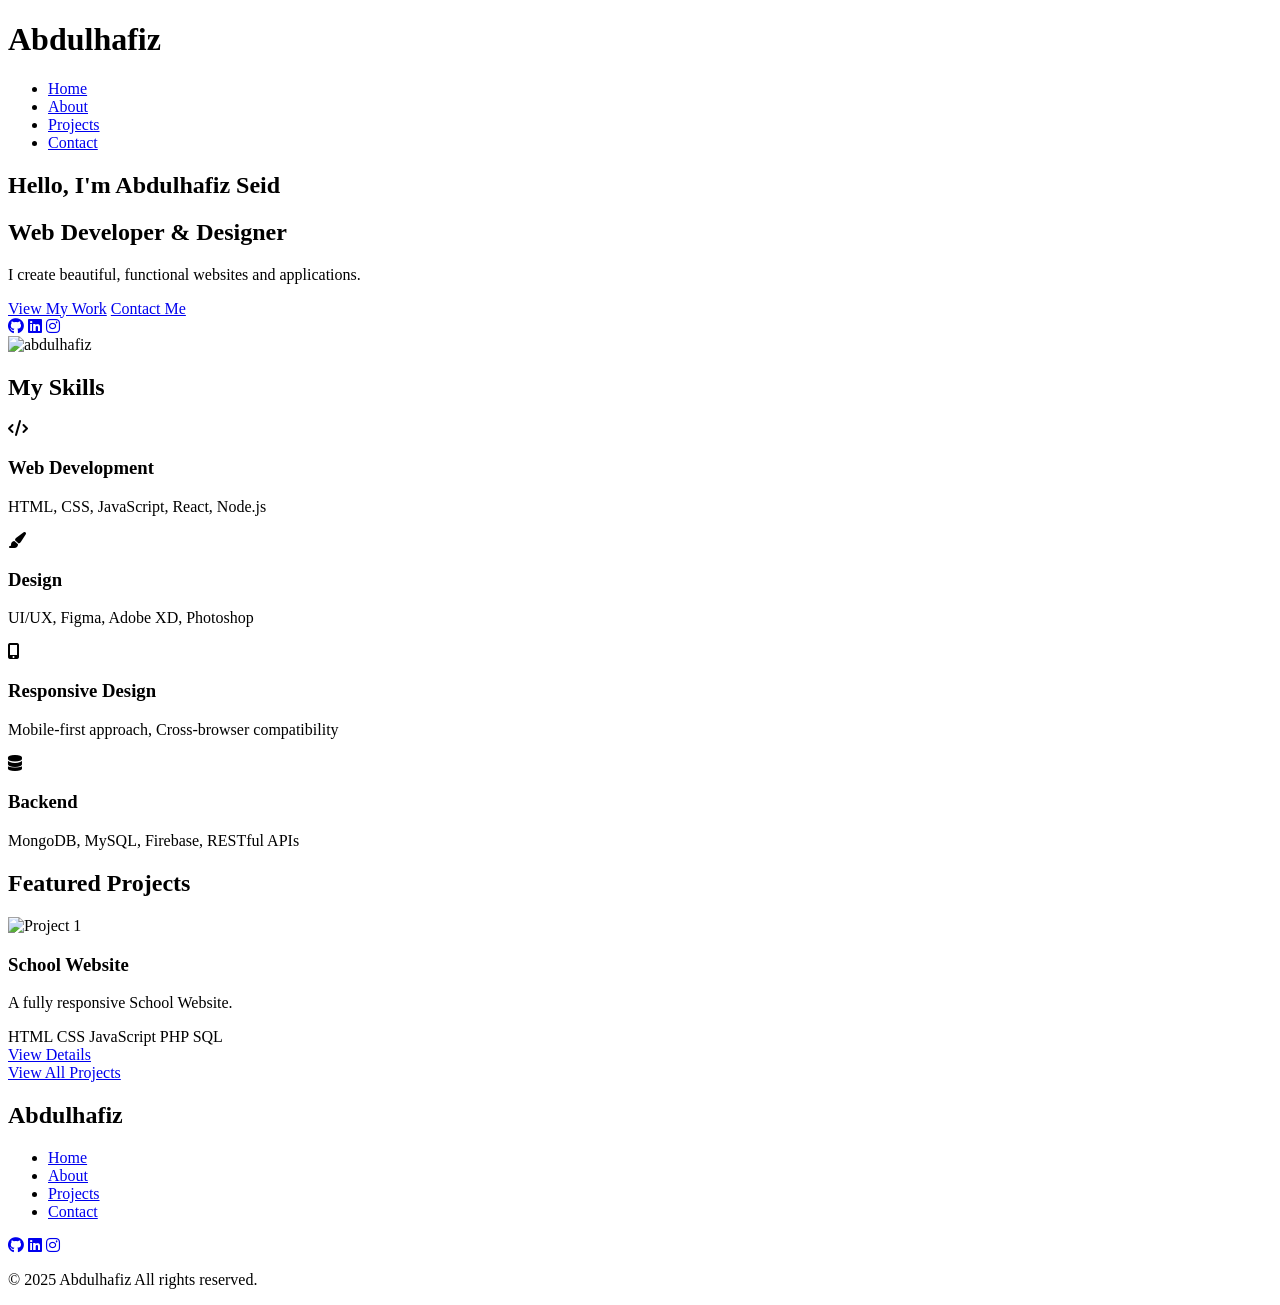
==== index.html @ 7c283a1d "move index.html  into root" ====
<!DOCTYPE html>
<html lang="en">
<head>
    <meta charset="UTF-8">
    <meta name="viewport" content="width=device-width, initial-scale=1.0">
    <title>Abdulhafiz | Home</title>
    <link rel="stylesheet" href="css/styles.css">
    <link rel="stylesheet" href="https://cdnjs.cloudflare.com/ajax/libs/font-awesome/6.4.0/css/all.min.css">
</head>
<body>
    <header>
        <div class="container">
            <div class="logo">
                <h1><span>Abdulhafiz</span></h1>
            </div>
            <nav>
                <ul>
                    <li><a href="index.html" class="active">Home</a></li>
                    <li><a href="about.html">About</a></li>
                    <li><a href="projects.html">Projects</a></li>
                    <li><a href="contact.html">Contact</a></li>
                </ul>
                <div class="hamburger">
                    <span></span>
                    <span></span>
                    <span></span>
                </div>
            </nav>
        </div>
    </header>

    <section class="hero">
        <div class="container">
            <div class="hero-content">
                <h1>Hello, I'm <span class="highlight">Abdulhafiz Seid</span></h1>
                <h2>Web Developer & Designer</h2>
                <p>I create beautiful, functional websites and applications.</p>
                <div class="cta-buttons">
                    <a href="projects.html" class="btn primary-btn">View My Work</a>
                    <a href="contact.html" class="btn secondary-btn">Contact Me</a>
                </div>
                <div class="social-icons">
                    <a href="https://github.com/HafizByteX" target="_blank"><i class="fab fa-github"></i></a>
                    <a href="#" target="_blank"><i class="fab fa-linkedin"></i></a>
                 
                    <a href="https://www.instagram.com/hafizx_98/" target="_blank"><i class="fab fa-instagram"></i></a>
                </div>
            </div>
            <div class="hero-image">
                <div class="image-container">
                    <img src="assets/image.png" alt="abdulhafiz">
                </div>
            </div>
        </div>
    </section>

    <section class="skills">
        <div class="container">
            <h2 class="section-title">My Skills</h2>
            <div class="skills-container">
                <div class="skill-card">
                    <i class="fas fa-code"></i>
                    <h3>Web Development</h3>
                    <p>HTML, CSS, JavaScript, React, Node.js</p>
                </div>
                <div class="skill-card">
                    <i class="fas fa-paint-brush"></i>
                    <h3>Design</h3>
                    <p>UI/UX, Figma, Adobe XD, Photoshop</p>
                </div>
                <div class="skill-card">
                    <i class="fas fa-mobile-alt"></i>
                    <h3>Responsive Design</h3>
                    <p>Mobile-first approach, Cross-browser compatibility</p>
                </div>
                <div class="skill-card">
                    <i class="fas fa-database"></i>
                    <h3>Backend</h3>
                    <p>MongoDB, MySQL, Firebase, RESTful APIs</p>
                </div>
            </div>
        </div>
    </section>

    <section class="featured-projects">
        <div class="container">
            <h2 class="section-title">Featured Projects</h2>
            <div class="projects-grid">
                <div class="project-card">
                    <div class="project-image">
                        <img src="assets/project.png" alt="Project 1">
                    </div>
                    <div class="project-info">
                        <h3>School Website</h3>
                        <p>A fully responsive School Website.</p>
                        <div class="project-tags">
                            <span>HTML</span>
                            <span>CSS</span>
                            <span>JavaScript</span>
                            <span>PHP</span>
                            <span>SQL</span>
                        </div>
                        <a href="projects.html" class="btn small-btn">View Details</a>
                    </div>
                </div>
               
            </div>
            <div class="center-btn">
                <a href="projects.html" class="btn primary-btn">View All Projects</a>
            </div>
        </div>
    </section>

    <footer>
        <div class="container">
            <div class="footer-content">
                <div class="footer-logo">
                    <h2>Abdulhafiz<span></span></h2>
                </div>
                <div class="footer-links">
                    <ul>
                        <li><a href="index.html">Home</a></li>
                        <li><a href="about.html">About</a></li>
                        <li><a href="projects.html">Projects</a></li>
                        <li><a href="contact.html">Contact</a></li>
                    </ul>
                </div>
                <div class="footer-social">
                    <a href="https://github.com/HafizByteX" target="_blank"><i class="fab fa-github"></i></a>
                    <a href="#" target="_blank"><i class="fab fa-linkedin"></i></a>
                   
                    <a href="https://www.instagram.com/hafizx_98/" target="_blank"><i class="fab fa-instagram"></i></a>
                </div>
            </div>
            <div class="footer-bottom">
                <p>&copy; 2025 Abdulhafiz All rights reserved.</p>
            </div>
        </div>
    </footer>

    <script src="js/script.js"></script>
</body>
</html>
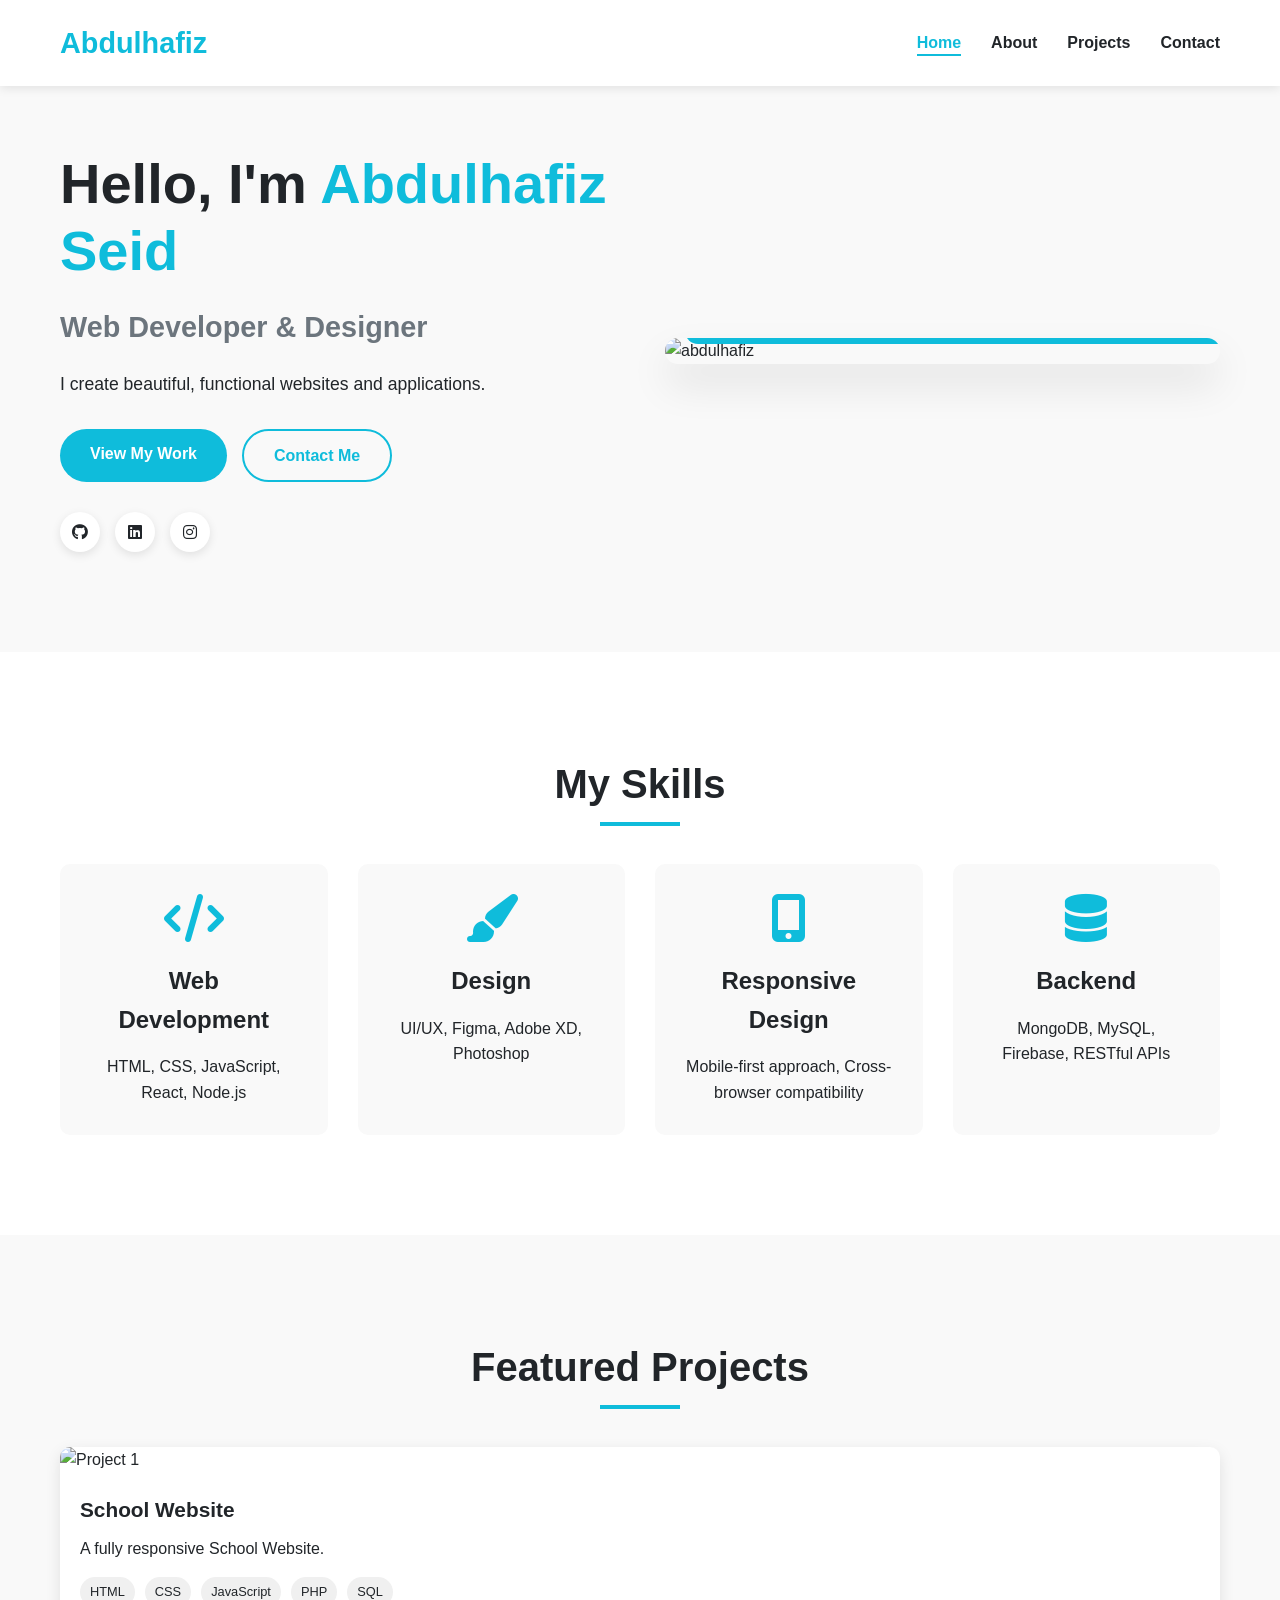
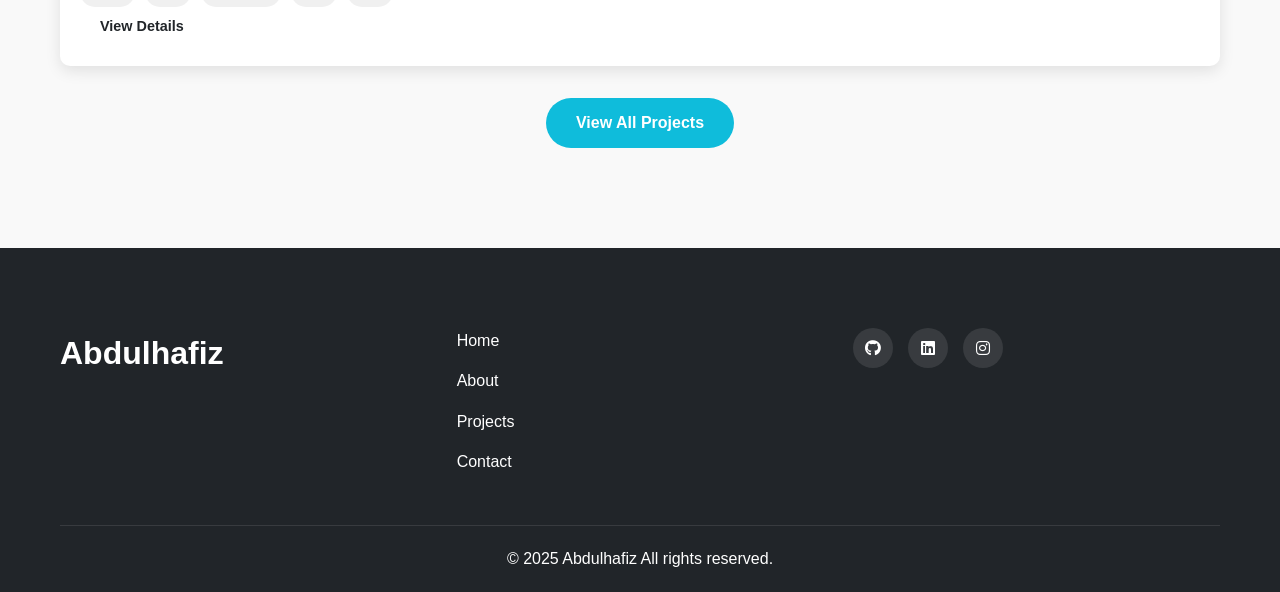
==== commit bb00d994: "path update" ====
--- a/index.html
+++ b/index.html
@@ -4,7 +4,7 @@
     <meta charset="UTF-8">
     <meta name="viewport" content="width=device-width, initial-scale=1.0">
     <title>Abdulhafiz | Home</title>
-    <link rel="stylesheet" href="css/styles.css">
+    <link rel="stylesheet" href="portifolio/css/styles.css">
     <link rel="stylesheet" href="https://cdnjs.cloudflare.com/ajax/libs/font-awesome/6.4.0/css/all.min.css">
 </head>
 <body>
--- a/portifolio/css/styles.css
+++ b/portifolio/css/styles.css
@@ -0,0 +1,1064 @@
+/* all css styles for the portfoloi*/
+:root {
+    --primary-color: #0fbcdb;
+    --secondary-color: #6c757d;
+    --dark-color: #212529;
+    --light-color: #f8f9fa;
+    --success-color: #28a745;
+    --danger-color: #dc3545;
+    --font-primary: 'Poppins', sans-serif;
+    --font-secondary: 'Open Sans', sans-serif;
+    --transition: all 0.3s ease;
+}
+
+* {
+    margin:0;
+    padding: 0;
+    box-sizing: border-box;
+}
+
+html {
+    scroll-behavior: smooth;
+}
+
+body {
+    font-family: var(--font-secondary);
+    line-height: 1.6;
+    color: var(--dark-color);
+    background-color: white;
+}
+
+a {
+    text-decoration: none;
+    color: var(--dark-color);
+    transition: var(--transition);
+}
+
+ul {
+    list-style: none;
+}
+
+img {
+    max-width: 100%;
+    height: auto;
+}
+
+.container {
+    width: 100%;
+    max-width: 1200px;
+    margin: 0 auto;
+    padding: 0 20px;
+}
+
+.section-title {
+    font-size: 2.5rem;
+    text-align: center;
+    margin-bottom: 3rem;
+    position: relative;
+}
+
+.section-title::after {
+    content: '';
+    position: absolute;
+    bottom: -10px;
+    left: 50%;
+    transform: translateX(-50%);
+    width: 80px;
+    height: 4px;
+    background-color: var(--primary-color);
+}
+
+.highlight {
+    color: var(--primary-color);
+}
+
+
+.btn {
+    display: inline-block;
+    padding: 12px 30px;
+    border-radius: 30px;
+    font-weight: 600;
+    text-align: center;
+    cursor: pointer;
+    transition: var(--transition);
+    border: none;
+    outline: none;
+}
+
+.primary-btn {
+    background-color: var(--primary-color);
+    color: #fff;
+}
+
+.primary-btn:hover {
+    background-color: #3a5bd9;
+    transform: translateY(-3px);
+    box-shadow: 0 10px 20px rgba(0, 0, 0, 0.1);
+}
+
+.secondary-btn {
+    background-color: transparent;
+    color: var(--primary-color);
+    border: 2px solid var(--primary-color);
+}
+
+.secondary-btn:hover {
+    background-color: var(--primary-color);
+    color: #fff;
+    transform: translateY(-3px);
+    box-shadow: 0 10px 20px rgba(0, 0, 0, 0.1);
+}
+
+.small-btn {
+    padding: 8px 20px;
+    font-size: 0.9rem;
+}
+
+.center-btn {
+    text-align: center;
+    margin-top: 2rem;
+}
+
+
+header {
+    position: fixed;
+    top: 0;
+    left: 0;
+    width: 100%;
+    background-color: #fff;
+    box-shadow: 0 2px 10px rgba(0, 0, 0, 0.1);
+    z-index: 1000;
+    padding: 20px 0;
+    transition: var(--transition);
+}
+
+header.scrolled {
+    padding: 15px 0;
+}
+
+header .container {
+    display: flex;
+    justify-content: space-between;
+    align-items: center;
+}
+
+.logo h1 {
+    font-size: 1.8rem;
+    font-weight: 700;
+    color: var(--dark-color);
+}
+
+.logo span {
+    color: var(--primary-color);
+}
+
+nav ul {
+    display: flex;
+}
+
+nav ul li {
+    margin-left: 30px;
+}
+
+nav ul li a {
+    font-weight: 600;
+    position: relative;
+    padding-bottom: 5px;
+}
+
+nav ul li a::after {
+    content: '';
+    position: absolute;
+    bottom: 0;
+    left: 0;
+    width: 0;
+    height: 2px;
+    background-color: var(--primary-color);
+    transition: var(--transition);
+}
+
+nav ul li a:hover::after,
+nav ul li a.active::after {
+    width: 100%;
+}
+
+nav ul li a:hover,
+nav ul li a.active {
+    color: var(--primary-color);
+}
+
+.hamburger {
+    display: none;
+    cursor: pointer;
+}
+
+.hamburger span {
+    display: block;
+    width: 25px;
+    height: 3px;
+    background-color: var(--dark-color);
+    margin: 5px 0;
+    transition: var(--transition);
+}
+
+
+.hero {
+    padding: 150px 0 100px;
+    background-color: #f9f9f9;
+}
+
+.hero .container {
+    display: grid;
+    grid-template-columns: 1fr 1fr;
+    gap: 50px;
+    align-items: center;
+}
+
+.hero-content h1 {
+    font-size: 3.5rem;
+    line-height: 1.2;
+    margin-bottom: 20px;
+}
+
+.hero-content h2 {
+    font-size: 1.8rem;
+    color: var(--secondary-color);
+    margin-bottom: 20px;
+}
+
+.hero-content p {
+    font-size: 1.1rem;
+    margin-bottom: 30px;
+}
+
+.cta-buttons {
+    display: flex;
+    gap: 15px;
+    margin-bottom: 30px;
+}
+
+.social-icons {
+    display: flex;
+    gap: 15px;
+}
+
+.social-icons a {
+    display: flex;
+    align-items: center;
+    justify-content: center;
+    width: 40px;
+    height: 40px;
+    border-radius: 50%;
+    background-color: #fff;
+    color: var(--dark-color);
+    box-shadow: 0 3px 10px rgba(0, 0, 0, 0.1);
+    transition: var(--transition);
+}
+
+.social-icons a:hover {
+    background-color: var(--primary-color);
+    color: #fff;
+    transform: translateY(-3px);
+}
+
+.hero-image {
+    position: relative;
+}
+
+.image-container {
+    position: relative;
+    z-index: 1;
+    border-radius: 200px;
+    overflow: hidden;
+    box-shadow: 0 20px 40px rgba(0, 0, 0, 0.1);
+}
+
+.image-container::before {
+    content: '';
+    position: absolute;
+    top: -20px;
+    right: -20px;
+    width: 100%;
+    height: 100%;
+    border-radius: 20px;
+    background-color: var(--primary-color);
+    z-index: -1;
+}
+
+
+.skills {
+    padding: 100px 0;
+    background-color: #fff;
+}
+
+.skills-container {
+    display: grid;
+    grid-template-columns: repeat(auto-fit, minmax(250px, 1fr));
+    gap: 30px;
+}
+
+.skill-card {
+    background-color: #f9f9f9;
+    padding: 30px;
+    border-radius: 10px;
+    text-align: center;
+    transition: var(--transition);
+}
+
+.skill-card:hover {
+    transform: translateY(-10px);
+    box-shadow: 0 15px 30px rgba(0, 0, 0, 0.1);
+}
+
+.skill-card i {
+    font-size: 3rem;
+    color: var(--primary-color);
+    margin-bottom: 20px;
+}
+
+.skill-card h3 {
+    font-size: 1.5rem;
+    margin-bottom: 15px;
+}
+
+
+.featured-projects {
+    padding: 100px 0;
+    background-color: #f9f9f9;
+}
+
+.projects-grid {
+    display: grid;
+    grid-template-columns: repeat(auto-fit, minmax(300px, 1fr));
+    gap: 30px;
+}
+
+.project-card {
+    background-color: #fff;
+    border-radius: 10px;
+    overflow: hidden;
+    box-shadow: 0 5px 15px rgba(0, 0, 0, 0.1);
+    transition: var(--transition);
+}
+
+.project-card:hover {
+    transform: translateY(-10px);
+    box-shadow: 0 15px 30px rgba(0, 0, 0, 0.1);
+}
+
+.project-image {
+    position: relative;
+    overflow: hidden;
+}
+
+.project-image img {
+    width: 100%;
+    height: 100%;
+    object-fit: cover;
+    transition: var(--transition);
+}
+
+.project-card:hover .project-image img {
+    transform: scale(1.1);
+}
+
+.project-overlay {
+    position: absolute;
+    top: 0;
+    left: 0;
+    width: 100%;
+    height: 100%;
+    background-color: rgba(0, 0, 0, 0.7);
+    display: flex;
+    align-items: center;
+    justify-content: center;
+    opacity: 0;
+    transition: var(--transition);
+}
+
+.project-card:hover .project-overlay {
+    opacity: 1;
+}
+
+.view-project {
+    display: inline-block;
+    padding: 10px 20px;
+    background-color: var(--primary-color);
+    color: #fff;
+    border-radius: 30px;
+    font-weight: 600;
+    transform: translateY(20px);
+    transition: var(--transition);
+}
+
+.project-card:hover .view-project {
+    transform: translateY(0);
+}
+
+.project-info {
+    padding: 20px;
+}
+
+.project-info h3 {
+    font-size: 1.3rem;
+    margin-bottom: 10px;
+}
+
+.project-tags {
+    display: flex;
+    flex-wrap: wrap;
+    gap: 10px;
+    margin-top: 15px;
+}
+
+.project-tags span {
+    display: inline-block;
+    padding: 5px 10px;
+    background-color: #f0f0f0;
+    border-radius: 20px;
+    font-size: 0.8rem;
+}
+
+
+.page-header {
+    padding: 150px 0 80px;
+    background-color: #f9f9f9;
+    text-align: center;
+}
+
+.page-header h1 {
+    font-size: 3rem;
+    margin-bottom: 20px;
+}
+
+.page-header p {
+    font-size: 1.2rem;
+    color: var(--secondary-color);
+    max-width: 600px;
+    margin: 0 auto;
+}
+
+
+.about-content {
+    padding: 100px 0;
+}
+
+.about-grid {
+    display: grid;
+    grid-template-columns: 1fr 2fr;
+    gap: 50px;
+    align-items: start;
+}
+
+.about-image img {
+    border-radius: 10px;
+    box-shadow: 0 10px 30px rgba(0, 0, 0, 0.1);
+}
+
+.about-text h2 {
+    font-size: 2.5rem;
+    margin-bottom: 20px;
+}
+
+.about-text p {
+    margin-bottom: 20px;
+    font-size: 1.1rem;
+}
+
+.about-text h3 {
+    font-size: 1.8rem;
+    margin: 40px 0 20px;
+}
+
+.timeline {
+    position: relative;
+    padding-left: 30px;
+}
+
+.timeline::before {
+    content: '';
+    position: absolute;
+    top: 0;
+    left: 6px;
+    height: 100%;
+    width: 2px;
+    background-color: var(--primary-color);
+}
+
+.timeline-item {
+    position: relative;
+    margin-bottom: 30px;
+}
+
+.timeline-dot {
+    position: absolute;
+    top: 5px;
+    left: -30px;
+    width: 14px;
+    height: 14px;
+    border-radius: 50%;
+    background-color: var(--primary-color);
+}
+
+.timeline-content h4 {
+    font-size: 1.2rem;
+    color: var(--primary-color);
+    margin-bottom: 5px;
+}
+
+.timeline-content h5 {
+    font-size: 1.1rem;
+    margin-bottom: 10px;
+}
+
+
+.testimonials {
+    padding: 100px 0;
+    background-color: #f9f9f9;
+}
+
+.testimonial-slider {
+    position: relative;
+    max-width: 800px;
+    margin: 0 auto;
+}
+
+.testimonial-slide {
+    display: none;
+    animation: fadeIn 0.5s ease forwards;
+}
+
+.testimonial-slide.active {
+    display: block;
+}
+
+@keyframes fadeIn {
+    from {
+        opacity: 0;
+        transform: translateY(20px);
+    }
+    to {
+        opacity: 1;
+        transform: translateY(0);
+    }
+}
+
+.testimonial-content {
+    background-color: #fff;
+    padding: 30px;
+    border-radius: 10px;
+    box-shadow: 0 5px 15px rgba(0, 0, 0, 0.1);
+    text-align: center;
+}
+
+.testimonial-content p {
+    font-size: 1.1rem;
+    font-style: italic;
+    margin-bottom: 20px;
+}
+
+.testimonial-author h4 {
+    font-size: 1.2rem;
+    margin-bottom: 5px;
+}
+
+.testimonial-author p {
+    font-size: 0.9rem;
+    color: var(--secondary-color);
+    margin-bottom: 0;
+}
+
+.testimonial-controls {
+    display: flex;
+    align-items: center;
+    justify-content: center;
+    margin-top: 30px;
+}
+
+.prev-btn, .next-btn {
+    background-color: transparent;
+    border: none;
+    font-size: 1.5rem;
+    color: var(--dark-color);
+    cursor: pointer;
+    transition: var(--transition);
+}
+
+.prev-btn:hover, .next-btn:hover {
+    color: var(--primary-color);
+}
+
+.testimonial-dots {
+    display: flex;
+    gap: 10px;
+    margin: 0 20px;
+}
+
+.dot {
+    width: 10px;
+    height: 10px;
+    border-radius: 50%;
+    background-color: #ccc;
+    cursor: pointer;
+    transition: var(--transition);
+}
+
+.dot.active {
+    background-color: var(--primary-color);
+}
+
+
+.projects-section {
+    padding: 100px 0;
+}
+
+.project-filters {
+    display: flex;
+    justify-content: center;
+    flex-wrap: wrap;
+    gap: 15px;
+    margin-bottom: 50px;
+}
+
+.filter-btn {
+    padding: 8px 20px;
+    background-color: transparent;
+    border: 2px solid var(--primary-color);
+    border-radius: 30px;
+    color: var(--dark-color);
+    font-weight: 600;
+    cursor: pointer;
+    transition: var(--transition);
+}
+
+.filter-btn:hover, .filter-btn.active {
+    background-color: var(--primary-color);
+    color: #fff;
+}
+
+
+.project-modal {
+    display: none;
+    position: fixed;
+    top: 0;
+    left: 0;
+    width: 100%;
+    height: 100%;
+    background-color: rgba(0, 0, 0, 0.8);
+    z-index: 2000;
+    overflow-y: auto;
+}
+
+.modal-content {
+    position: relative;
+    background-color: #fff;
+    width: 90%;
+    max-width: 1000px;
+    margin: 50px auto;
+    padding: 30px;
+    border-radius: 10px;
+}
+
+.close-modal {
+    position: absolute;
+    top: 20px;
+    right: 20px;
+    font-size: 2rem;
+    color: var(--dark-color);
+    cursor: pointer;
+    transition: var(--transition);
+}
+
+.close-modal:hover {
+    color: var(--danger-color);
+}
+
+.modal-content h2 {
+    font-size: 2rem;
+    margin-bottom: 20px;
+}
+
+.modal-gallery {
+    margin-bottom: 30px;
+}
+
+.modal-gallery img {
+    width: 100%;
+    border-radius: 10px;
+}
+
+.modal-details {
+    display: grid;
+    grid-template-columns: 2fr 1fr;
+    gap: 30px;
+}
+
+.modal-description h3 {
+    font-size: 1.5rem;
+    margin-bottom: 15px;
+}
+
+.modal-description p {
+    margin-bottom: 20px;
+}
+
+.modal-description ul {
+    list-style: disc;
+    padding-left: 20px;
+    margin-bottom: 20px;
+}
+
+.modal-links {
+    display: flex;
+    flex-direction: column;
+    gap: 15px;
+}
+
+
+.contact-section {
+    padding: 100px 0;
+}
+
+.contact-grid {
+    display: grid;
+    grid-template-columns: 1fr 1fr;
+    gap: 50px;
+}
+
+.contact-info h2 {
+    font-size: 2rem;
+    margin-bottom: 20px;
+}
+
+.contact-info > p {
+    margin-bottom: 30px;
+}
+
+.contact-details {
+    margin-bottom: 30px;
+}
+
+.contact-item {
+    display: flex;
+    align-items: flex-start;
+    margin-bottom: 20px;
+}
+
+.contact-item i {
+    font-size: 1.5rem;
+    color: var(--primary-color);
+    margin-right: 15px;
+    margin-top: 5px;
+}
+
+.contact-item h3 {
+    font-size: 1.2rem;
+    margin-bottom: 5px;
+}
+
+.contact-item a {
+    color: var(--dark-color);
+}
+
+.contact-item a:hover {
+    color: var(--primary-color);
+}
+
+.social-links h3 {
+    font-size: 1.2rem;
+    margin-bottom: 15px;
+}
+
+.contact-form-container h2 {
+    font-size: 2rem;
+    margin-bottom: 20px;
+}
+
+.contact-form {
+    background-color: #f9f9f9;
+    padding: 30px;
+    border-radius: 10px;
+}
+
+.form-group {
+    margin-bottom: 20px;
+}
+
+.form-group label {
+    display: block;
+    margin-bottom: 8px;
+    font-weight: 600;
+}
+
+.form-group input,
+.form-group textarea {
+    width: 100%;
+    padding: 12px;
+    border: 1px solid #ddd;
+    border-radius: 5px;
+    font-family: var(--font-secondary);
+    font-size: 1rem;
+}
+
+.form-group input:focus,
+.form-group textarea:focus {
+    outline: none;
+    border-color: var(--primary-color);
+}
+
+.form-message {
+    margin-top: 20px;
+    padding: 10px;
+    border-radius: 5px;
+    text-align: center;
+}
+
+.form-message.success {
+    background-color: #d4edda;
+    color: var(--success-color);
+}
+
+.form-message.error {
+    background-color: #f8d7da;
+    color: var(--danger-color);
+}
+
+.map-section {
+    padding: 50px 0 100px;
+}
+
+.map-container {
+    border-radius: 10px;
+    overflow: hidden;
+    box-shadow: 0 10px 30px rgba(0, 0, 0, 0.1);
+}
+
+
+.cta-section {
+    padding: 80px 0;
+    background-color: var(--primary-color);
+    color: #fff;
+    text-align: center;
+}
+
+.cta-section h2 {
+    font-size: 2.5rem;
+    margin-bottom: 20px;
+}
+
+.cta-section p {
+    font-size: 1.2rem;
+    margin-bottom: 30px;
+    max-width: 600px;
+    margin-left: auto;
+    margin-right: auto;
+}
+
+.cta-section .primary-btn {
+    background-color: #fff;
+    color: var(--primary-color);
+}
+
+.cta-section .primary-btn:hover {
+    background-color: var(--dark-color);
+    color: #fff;
+}
+
+
+footer {
+    background-color: var(--dark-color);
+    color: #fff;
+    padding: 80px 0 20px;
+}
+
+.footer-content {
+    display: grid;
+    grid-template-columns: repeat(3, 1fr);
+    gap: 30px;
+    margin-bottom: 50px;
+}
+
+.footer-logo h2 {
+    font-size: 2rem;
+    margin-bottom: 20px;
+}
+
+.footer-links ul {
+    display: flex;
+    flex-direction: column;
+    gap: 15px;
+}
+
+.footer-links a {
+    color: #fff;
+}
+
+.footer-links a:hover {
+    color: var(--primary-color);
+}
+
+.footer-social {
+    display: flex;
+    gap: 15px;
+}
+
+.footer-social a {
+    display: flex;
+    align-items: center;
+    justify-content: center;
+    width: 40px;
+    height: 40px;
+    border-radius: 50%;
+    background-color: rgba(255, 255, 255, 0.1);
+    color: #fff;
+    transition: var(--transition);
+}
+
+.footer-social a:hover {
+    background-color: var(--primary-color);
+    transform: translateY(-3px);
+}
+
+.footer-bottom {
+    text-align: center;
+    padding-top: 20px;
+    border-top: 1px solid rgba(255, 255, 255, 0.1);
+}
+
+
+@media (max-width: 992px) {
+    .hero .container {
+        grid-template-columns: 1fr;
+    }
+    
+    .hero-content {
+        text-align: center;
+        order: 2;
+    }
+    
+    .hero-image {
+        order: 1;
+        margin-bottom: 30px;
+    }
+    
+    .cta-buttons {
+        justify-content: center;
+    }
+    
+    .social-icons {
+        justify-content: center;
+    }
+    
+    .about-grid {
+        grid-template-columns: 1fr;
+    }
+    
+    .contact-grid {
+        grid-template-columns: 1fr;
+    }
+    
+    .footer-content {
+        grid-template-columns: 1fr;
+        text-align: center;
+    }
+    
+    .footer-links ul {
+        align-items: center;
+    }
+    
+    .footer-social {
+        justify-content: center;
+    }
+}
+
+@media (max-width: 768px) {
+    header {
+        padding: 15px 0;
+    }
+    
+    nav ul {
+        display: none;
+        position: absolute;
+        top: 100%;
+        left: 0;
+        width: 100%;
+        background-color: #fff;
+        box-shadow: 0 10px 20px rgba(0, 0, 0, 0.1);
+        flex-direction: column;
+        padding: 20px 0;
+    }
+    
+    nav ul.show {
+        display: flex;
+    }
+    
+    nav ul li {
+        margin: 10px 0;
+        text-align: center;
+    }
+    
+    .hamburger {
+        display: block;
+    }
+    
+    .hamburger.active span:nth-child(1) {
+        transform: rotate(45deg) translate(5px, 5px);
+    }
+    
+    .hamburger.active span:nth-child(2) {
+        opacity: 0;
+    }
+    
+    .hamburger.active span:nth-child(3) {
+        transform: rotate(-45deg) translate(5px, -5px);
+    }
+    
+    .hero-content h1 {
+        font-size: 2.5rem;
+    }
+    
+    .section-title {
+        font-size: 2rem;
+    }
+    
+    .modal-details {
+        grid-template-columns: 1fr;
+    }
+}
+
+@media (max-width: 576px) {
+    .hero-content h1 {
+        font-size: 2rem;
+    }
+    
+    .hero-content h2 {
+        font-size: 1.5rem;
+    }
+    
+    .cta-buttons {
+        flex-direction: column;
+        gap: 15px;
+    }
+    
+    .cta-buttons .btn {
+        width: 100%;
+    }
+    
+    .page-header h1 {
+        font-size: 2.5rem;
+    }
+    
+    .project-filters {
+        flex-direction: column;
+        align-items: center;
+    }
+    
+    .filter-btn {
+        width: 100%;
+        text-align: center;
+    }
+}
+
+
+
+
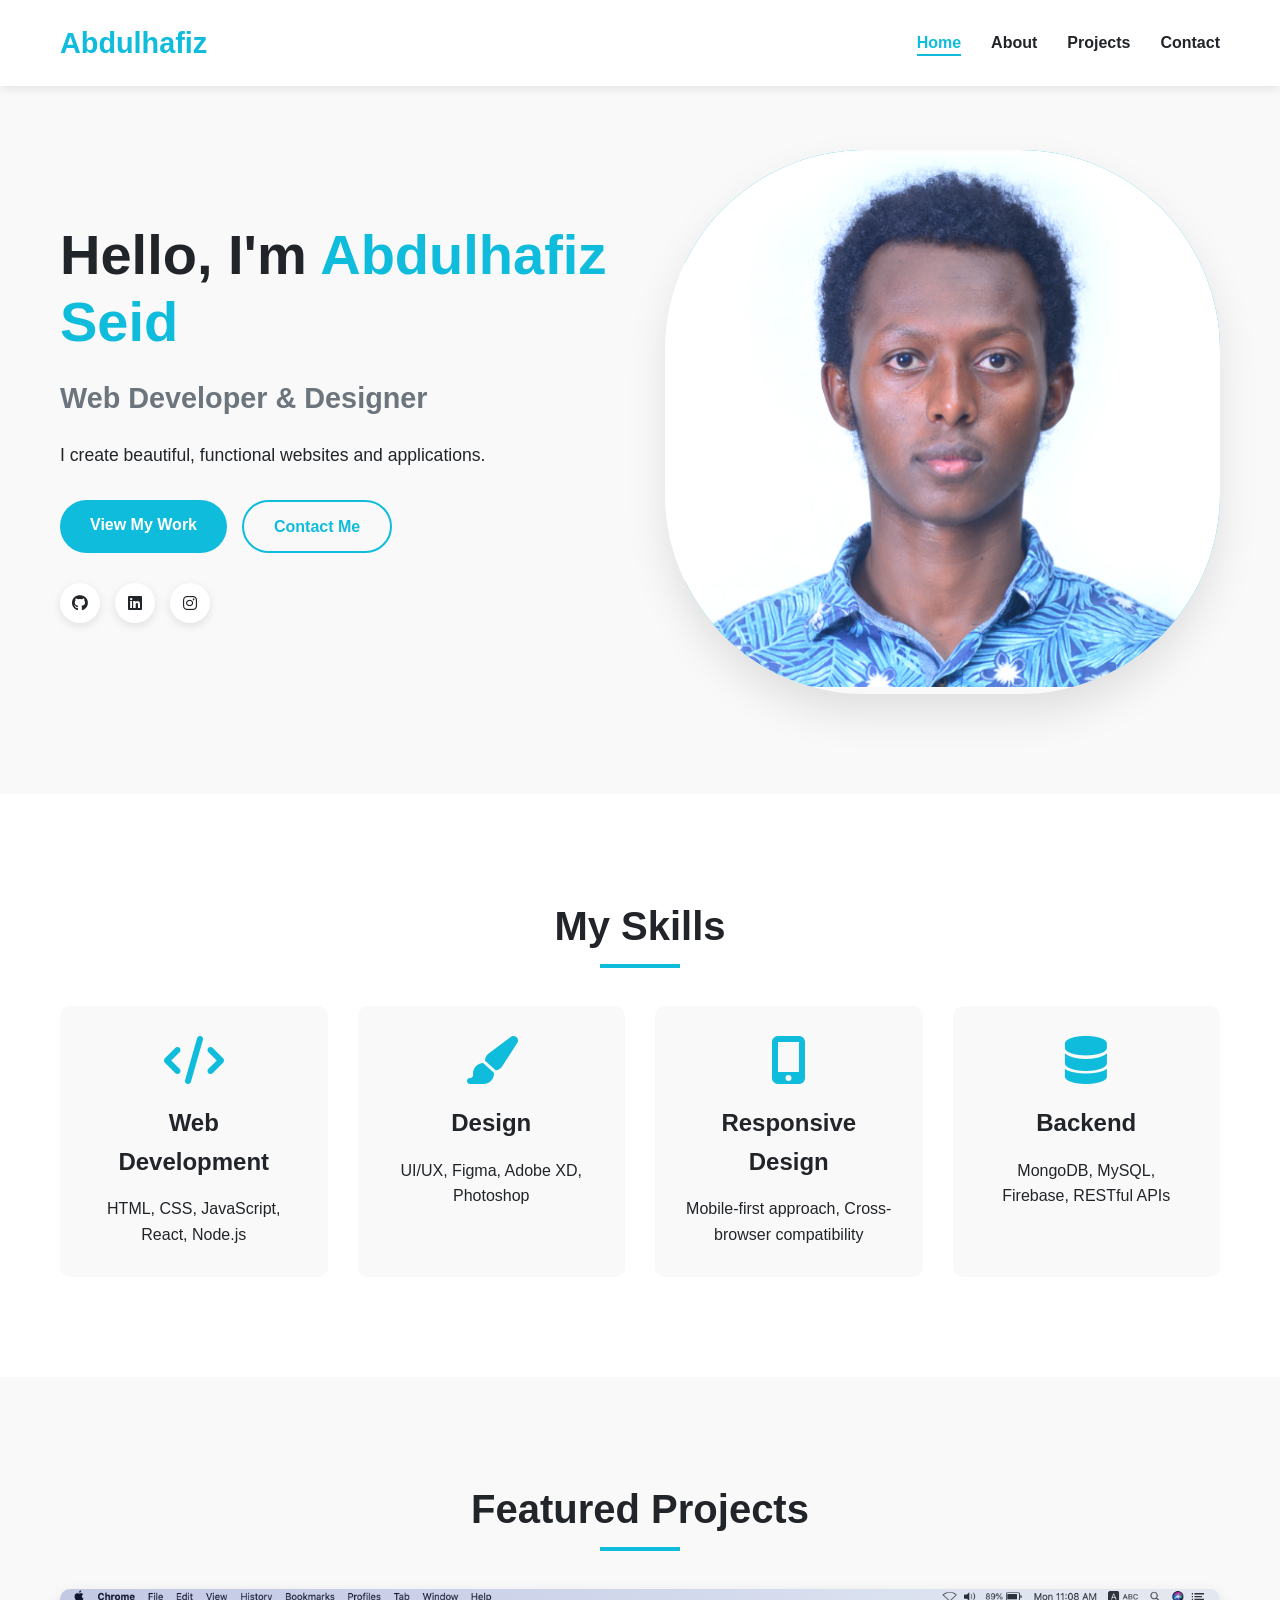
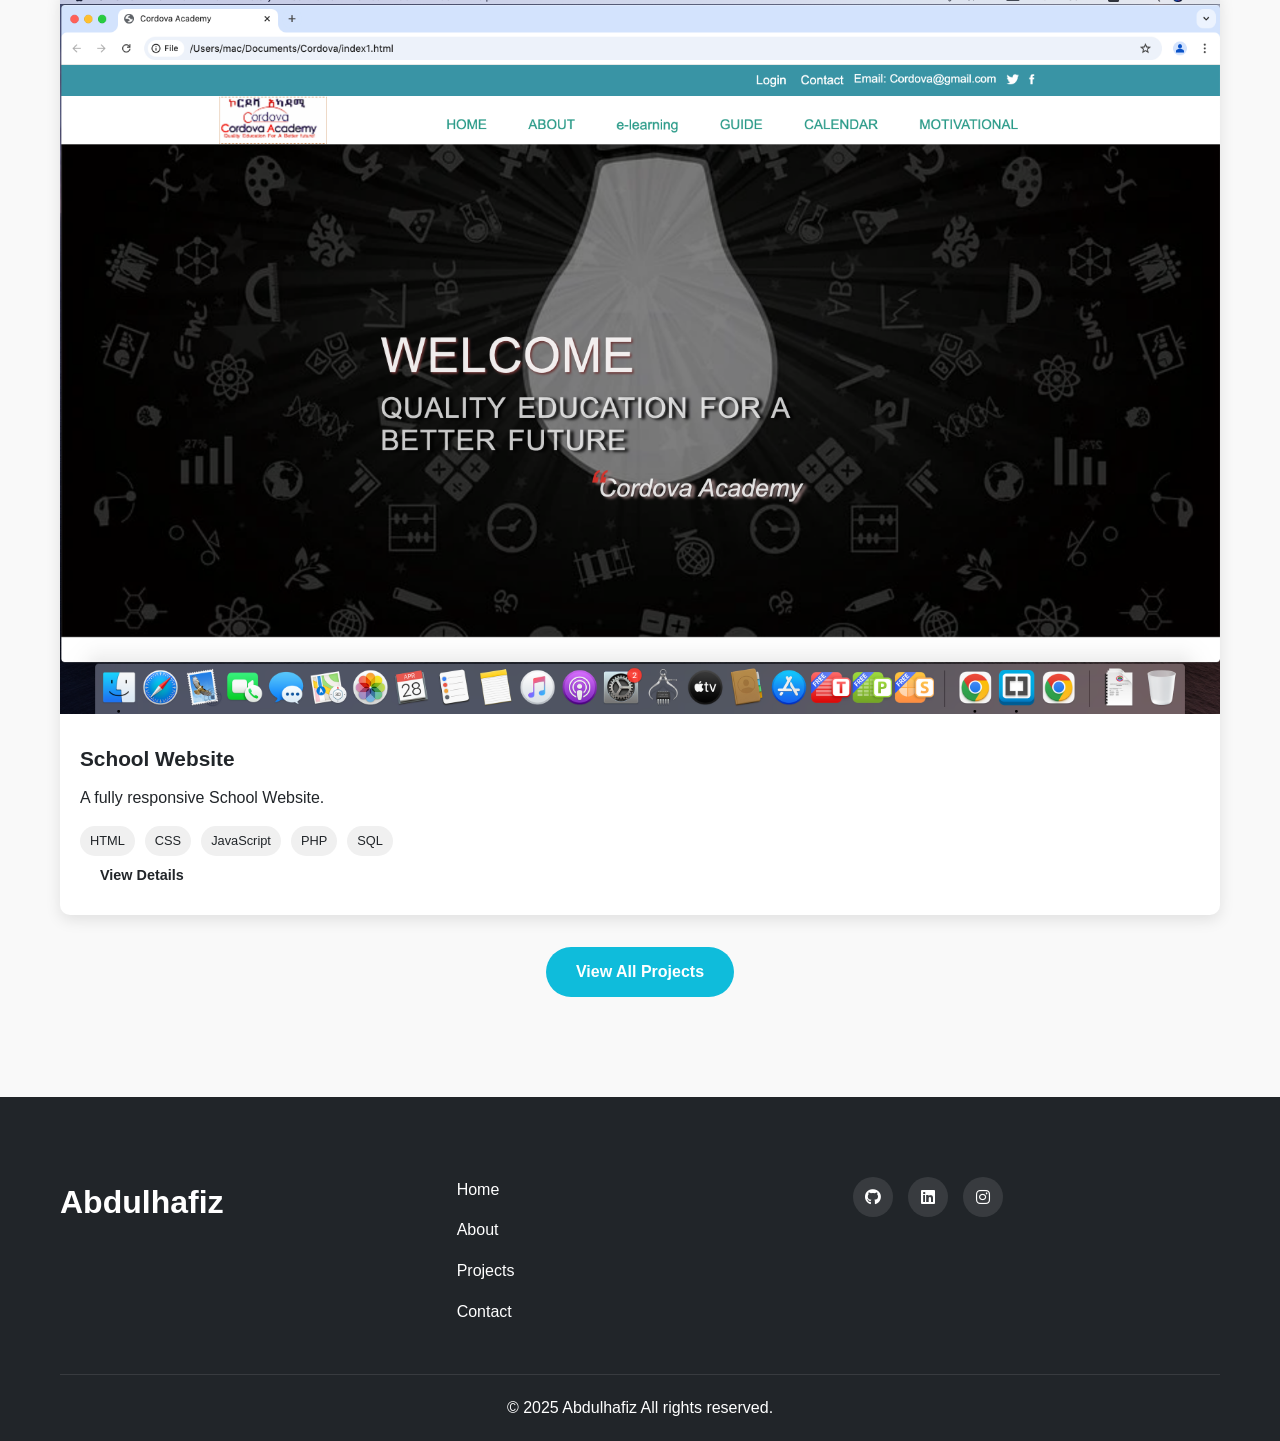
==== commit 55250d5c: "path  config" ====
--- a/index.html
+++ b/index.html
@@ -48,7 +48,7 @@
             </div>
             <div class="hero-image">
                 <div class="image-container">
-                    <img src="assets/image.png" alt="abdulhafiz">
+                    <img src="portifolio/assets/image.png" alt="abdulhafiz">
                 </div>
             </div>
         </div>
@@ -88,7 +88,7 @@
             <div class="projects-grid">
                 <div class="project-card">
                     <div class="project-image">
-                        <img src="assets/project.png" alt="Project 1">
+                        <img src="portifolio/assets/project.png" alt="Project 1">
                     </div>
                     <div class="project-info">
                         <h3>School Website</h3>
@@ -138,6 +138,6 @@
         </div>
     </footer>
 
-    <script src="js/script.js"></script>
+    <script src="portifolio/javaScript/script.js"></script>
 </body>
 </html>
